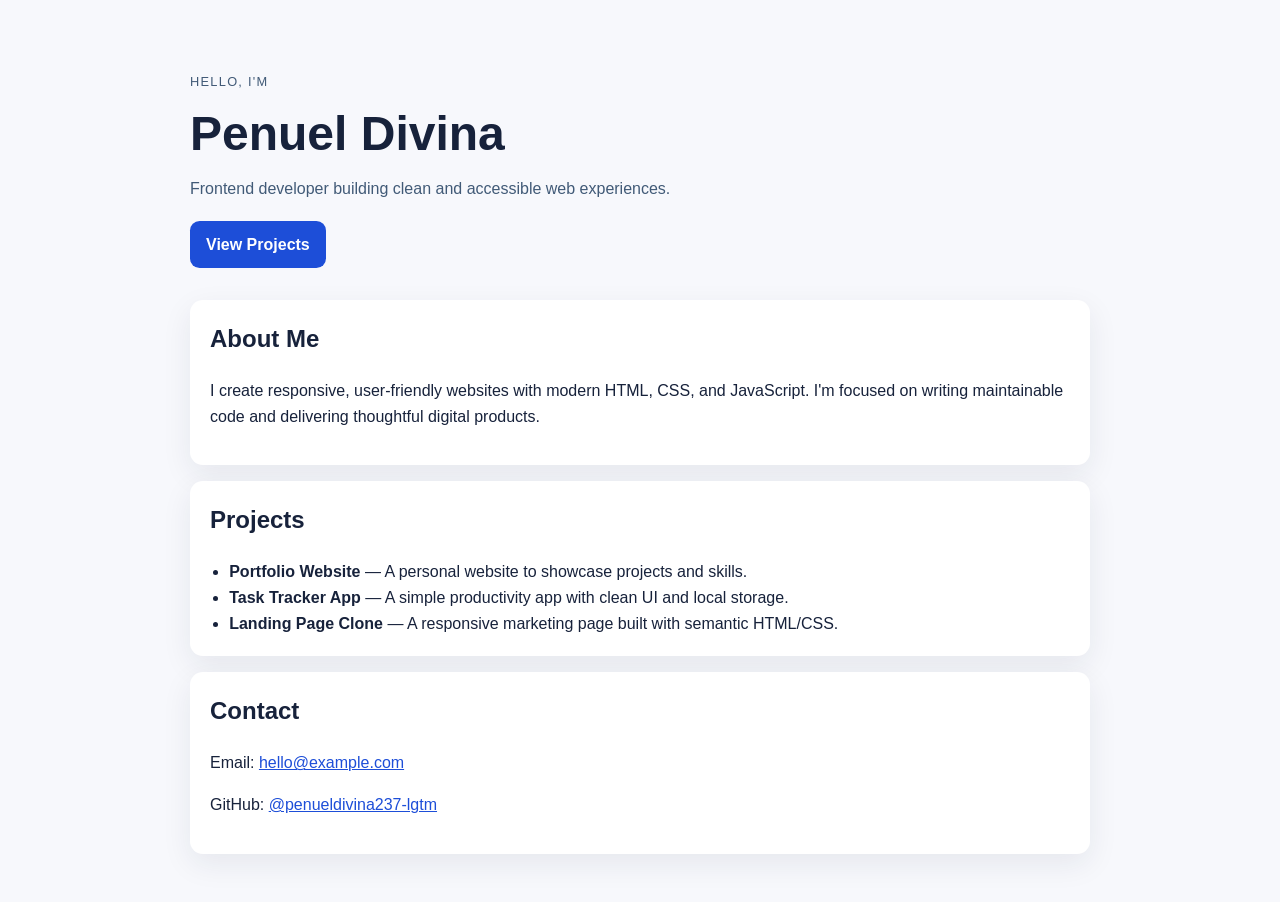
==== index.html @ 3d8c4527 "feat: add minimal personal portfolio webpage Agent-Logs-Url: https://github.com/penueldivina237-lgtm" ====
<!DOCTYPE html>
<html lang="en">
  <head>
    <meta charset="UTF-8" />
    <meta name="viewport" content="width=device-width, initial-scale=1.0" />
    <title>Personal Portfolio</title>
    <link rel="stylesheet" href="styles.css" />
  </head>
  <body>
    <header class="hero">
      <p class="eyebrow">Hello, I'm</p>
      <h1>Penuel Divina</h1>
      <p class="tagline">Frontend developer building clean and accessible web experiences.</p>
      <a class="button" href="#projects">View Projects</a>
    </header>

    <main>
      <section id="about" class="card">
        <h2>About Me</h2>
        <p>
          I create responsive, user-friendly websites with modern HTML, CSS, and JavaScript.
          I'm focused on writing maintainable code and delivering thoughtful digital products.
        </p>
      </section>

      <section id="projects" class="card">
        <h2>Projects</h2>
        <ul>
          <li><strong>Portfolio Website</strong> — A personal website to showcase projects and skills.</li>
          <li><strong>Task Tracker App</strong> — A simple productivity app with clean UI and local storage.</li>
          <li><strong>Landing Page Clone</strong> — A responsive marketing page built with semantic HTML/CSS.</li>
        </ul>
      </section>

      <section id="contact" class="card">
        <h2>Contact</h2>
        <p>Email: <a href="mailto:hello@example.com">hello@example.com</a></p>
        <p>GitHub: <a href="https://github.com/penueldivina237-lgtm">@penueldivina237-lgtm</a></p>
      </section>
    </main>
  </body>
</html>
---- styles.css ----
:root {
  color-scheme: light;
  --bg: #f7f8fc;
  --text: #17223b;
  --muted: #415a77;
  --accent: #1d4ed8;
  --card: #ffffff;
  --shadow: 0 10px 30px rgba(23, 34, 59, 0.08);
}

* {
  box-sizing: border-box;
}

body {
  margin: 0;
  font-family: "Segoe UI", Tahoma, Geneva, Verdana, sans-serif;
  background: var(--bg);
  color: var(--text);
  line-height: 1.6;
}

.hero,
main {
  width: min(900px, 92vw);
  margin-inline: auto;
}

.hero {
  padding: 4.5rem 0 2rem;
}

.eyebrow {
  margin: 0;
  text-transform: uppercase;
  letter-spacing: 0.1em;
  color: var(--muted);
  font-size: 0.8rem;
}

h1 {
  margin: 0.2rem 0;
  font-size: clamp(2rem, 6vw, 3rem);
}

.tagline {
  margin: 0 0 1.25rem;
  color: var(--muted);
  max-width: 40rem;
}

.button {
  display: inline-block;
  padding: 0.65rem 1rem;
  border-radius: 0.6rem;
  background: var(--accent);
  color: #fff;
  text-decoration: none;
  font-weight: 600;
}

main {
  display: grid;
  gap: 1rem;
  padding-bottom: 3rem;
}

.card {
  background: var(--card);
  border-radius: 0.8rem;
  padding: 1.25rem;
  box-shadow: var(--shadow);
}

h2 {
  margin-top: 0;
}

a {
  color: var(--accent);
}

ul {
  margin: 0;
  padding-left: 1.2rem;
}
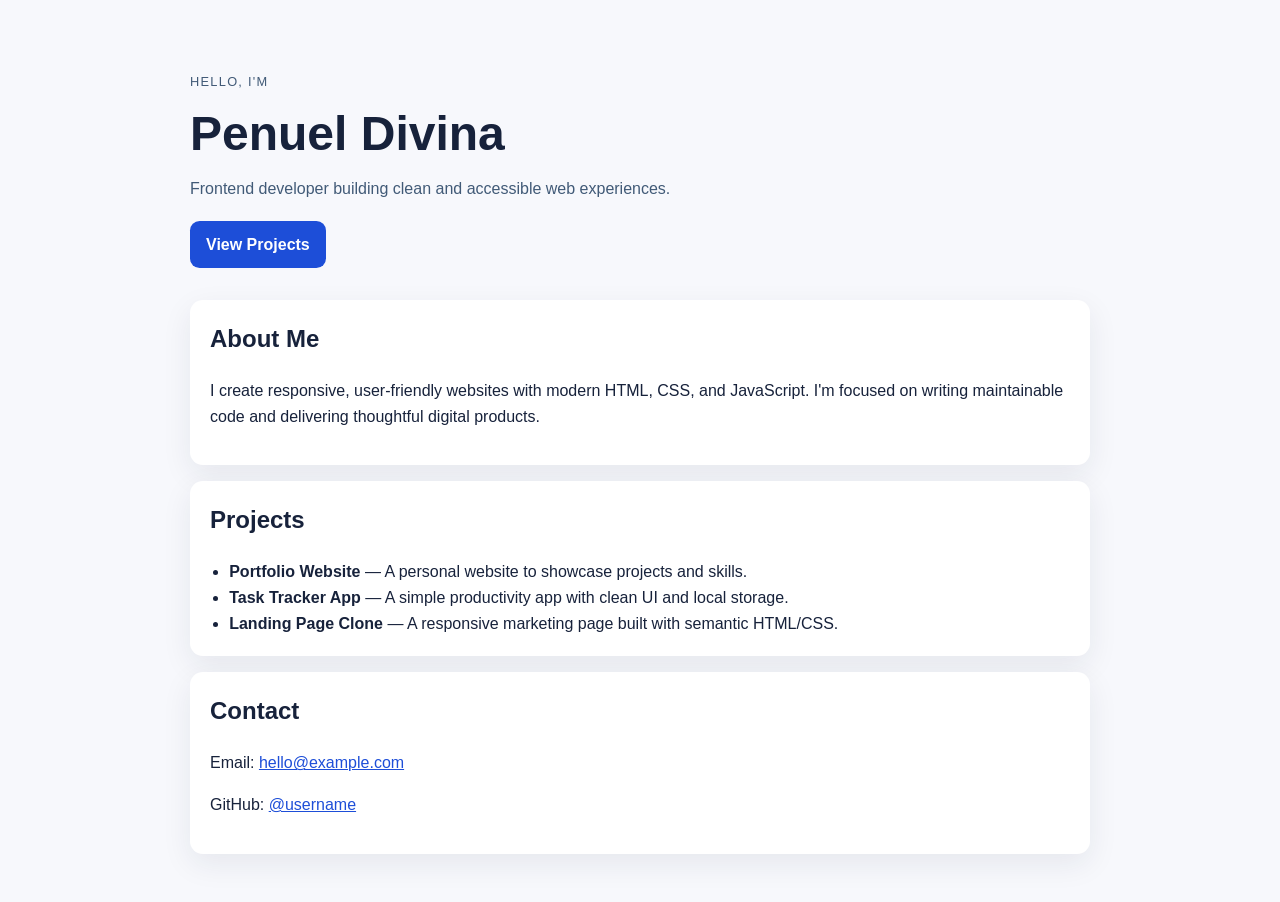
==== commit dc6cf3a5: "fix: use generic github handle and remove forced light scheme Agent-Logs-Url: https://github.com/pen" ====
--- a/index.html
+++ b/index.html
@@ -35,7 +35,7 @@
       <section id="contact" class="card">
         <h2>Contact</h2>
         <p>Email: <a href="mailto:hello@example.com">hello@example.com</a></p>
-        <p>GitHub: <a href="https://github.com/penueldivina237-lgtm">@penueldivina237-lgtm</a></p>
+        <p>GitHub: <a href="https://github.com/username">@username</a></p>
       </section>
     </main>
   </body>
--- a/styles.css
+++ b/styles.css
@@ -1,5 +1,4 @@
 :root {
-  color-scheme: light;
   --bg: #f7f8fc;
   --text: #17223b;
   --muted: #415a77;
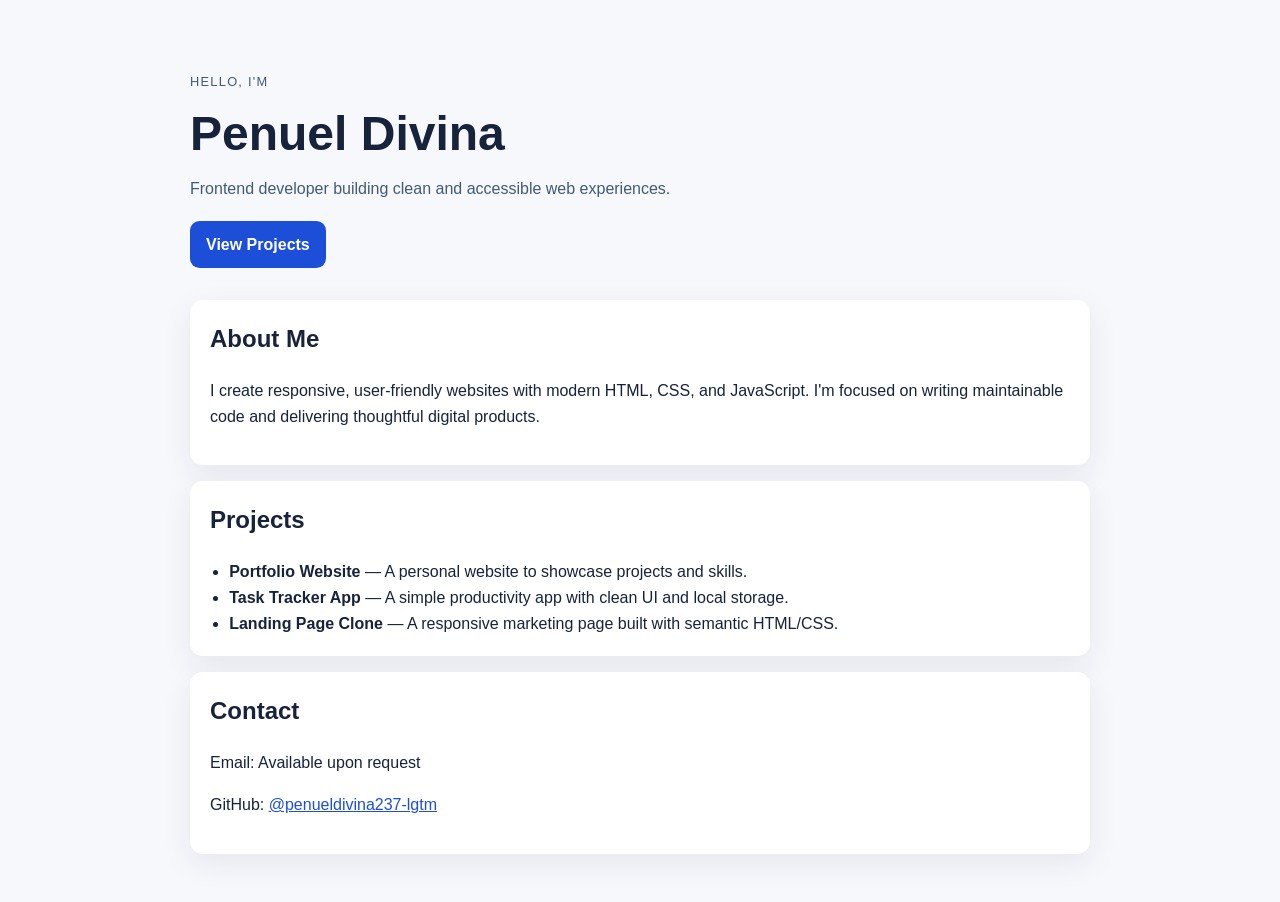
==== commit c38507e6: "chore: replace placeholder contact values Agent-Logs-Url: https://github.com/penueldivina237-lgtm/pe" ====
--- a/index.html
+++ b/index.html
@@ -34,8 +34,8 @@
 
       <section id="contact" class="card">
         <h2>Contact</h2>
-        <p>Email: <a href="mailto:hello@example.com">hello@example.com</a></p>
-        <p>GitHub: <a href="https://github.com/username">@username</a></p>
+        <p>Email: Available upon request</p>
+        <p>GitHub: <a href="https://github.com/penueldivina237-lgtm">@penueldivina237-lgtm</a></p>
       </section>
     </main>
   </body>
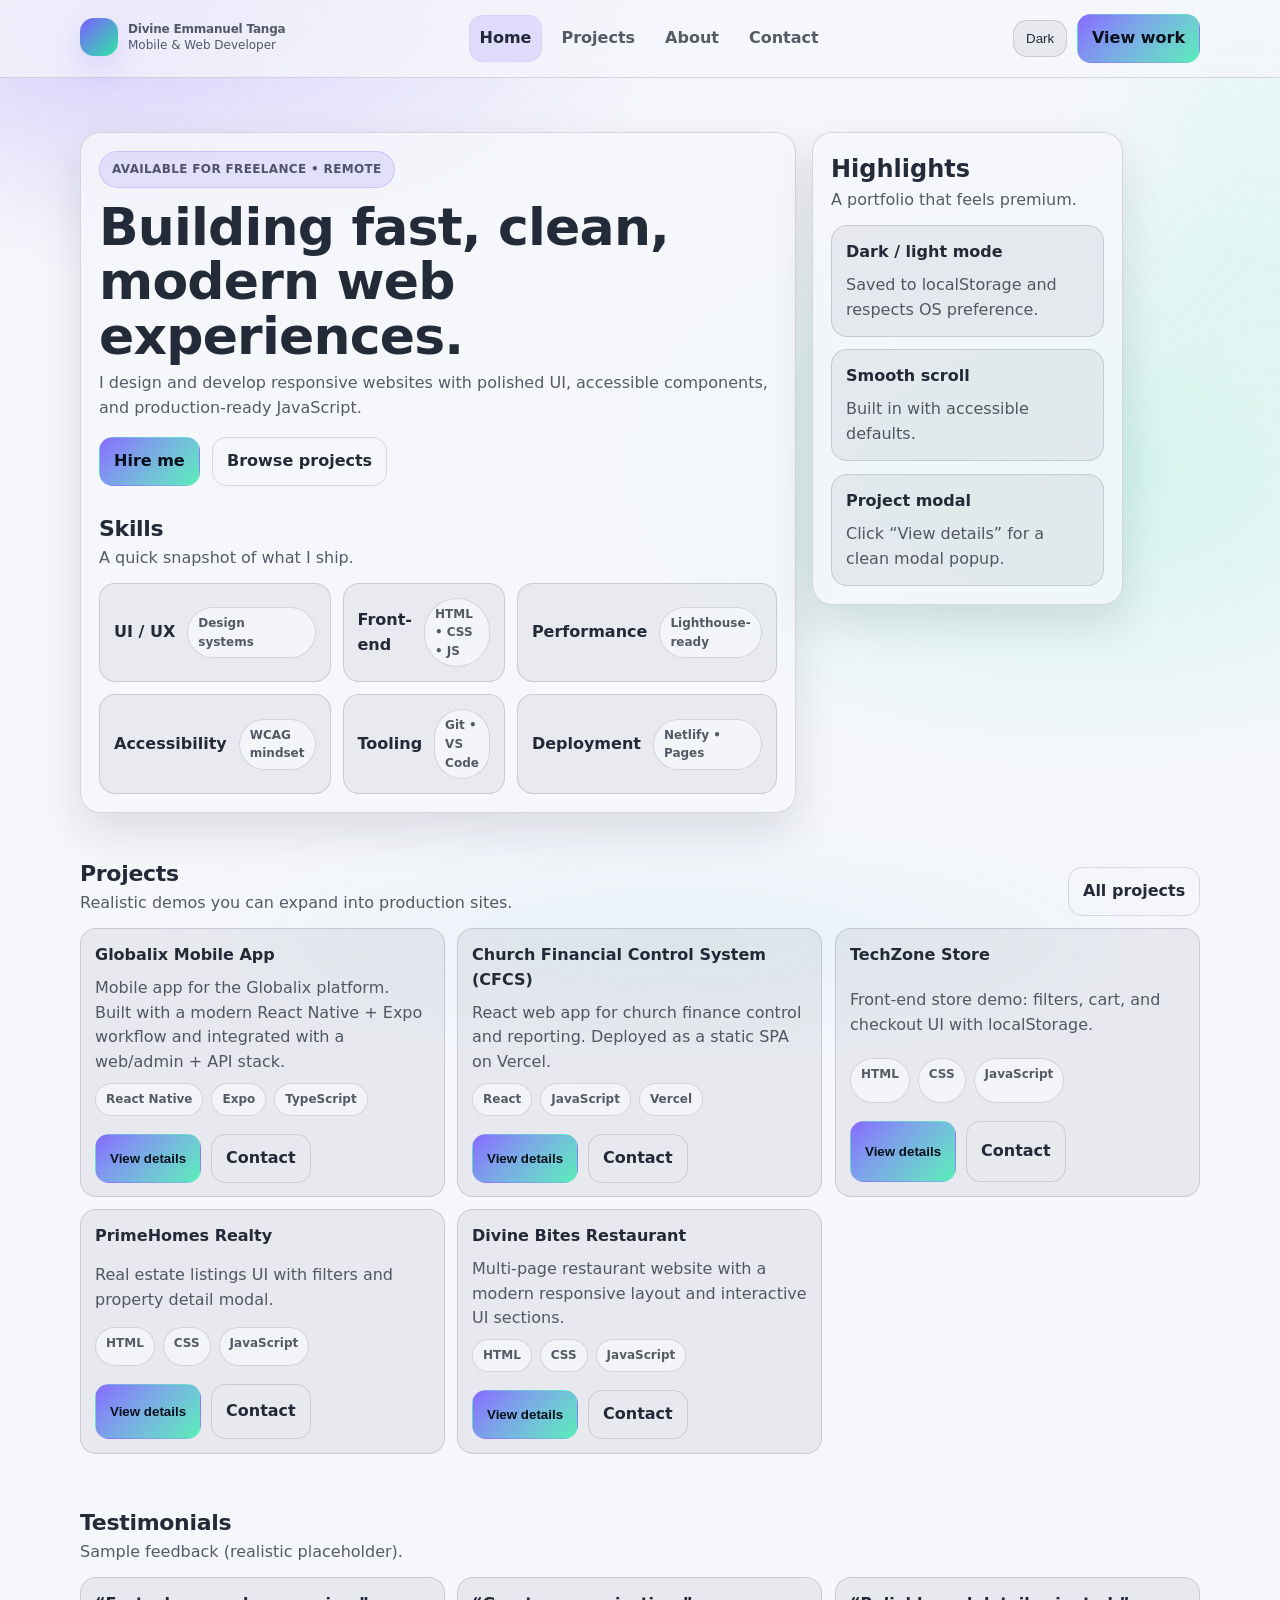
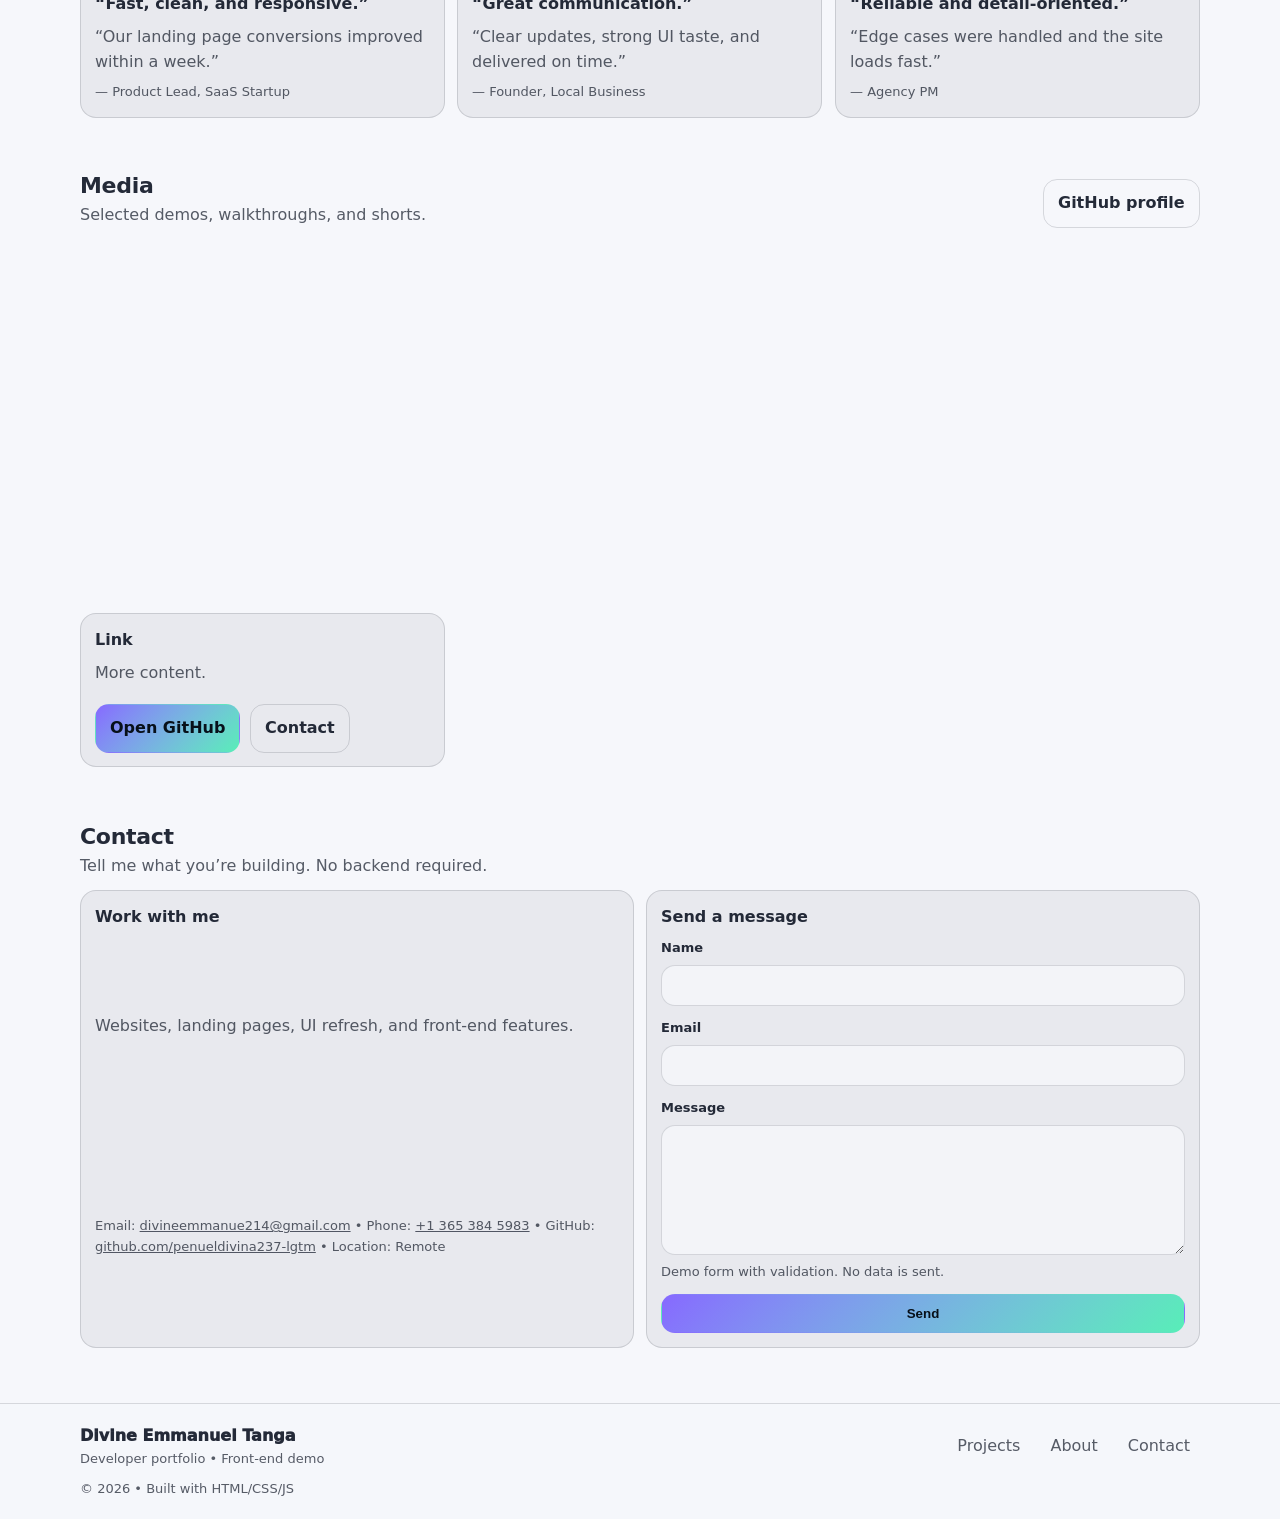
==== commit d8b5380e: "Initial commit" ====
--- a/index.html
+++ b/index.html
@@ -1,42 +1,254 @@
-<!DOCTYPE html>
-<html lang="en">
-  <head>
-    <meta charset="UTF-8" />
-    <meta name="viewport" content="width=device-width, initial-scale=1.0" />
-    <title>Personal Portfolio</title>
-    <link rel="stylesheet" href="styles.css" />
-  </head>
-  <body>
-    <header class="hero">
-      <p class="eyebrow">Hello, I'm</p>
-      <h1>Penuel Divina</h1>
-      <p class="tagline">Frontend developer building clean and accessible web experiences.</p>
-      <a class="button" href="#projects">View Projects</a>
-    </header>
-
-    <main>
-      <section id="about" class="card">
-        <h2>About Me</h2>
-        <p>
-          I create responsive, user-friendly websites with modern HTML, CSS, and JavaScript.
-          I'm focused on writing maintainable code and delivering thoughtful digital products.
-        </p>
-      </section>
-
-      <section id="projects" class="card">
-        <h2>Projects</h2>
-        <ul>
-          <li><strong>Portfolio Website</strong> — A personal website to showcase projects and skills.</li>
-          <li><strong>Task Tracker App</strong> — A simple productivity app with clean UI and local storage.</li>
-          <li><strong>Landing Page Clone</strong> — A responsive marketing page built with semantic HTML/CSS.</li>
-        </ul>
-      </section>
-
-      <section id="contact" class="card">
-        <h2>Contact</h2>
-        <p>Email: Available upon request</p>
-        <p>GitHub: <a href="https://github.com/penueldivina237-lgtm">@penueldivina237-lgtm</a></p>
-      </section>
-    </main>
-  </body>
+<!doctype html>
+<html lang="en" data-theme="dark">
+<head>
+  <meta charset="utf-8" />
+  <meta name="viewport" content="width=device-width, initial-scale=1" />
+  <title>Personal Portfolio</title>
+  <meta name="description" content="Professional developer portfolio — projects, skills, and contact." />
+  <link rel="stylesheet" href="assets/css/style.css" />
+  <script src="assets/js/script.js" defer></script>
+</head>
+<body>
+  <a class="skip-link" href="#main">Skip to content</a>
+
+  <header class="header">
+    <div class="container header-inner">
+      <a class="brand" href="./">
+        <span class="mark" aria-hidden="true"></span>
+        <span>
+          <strong>Divine Emmanuel Tanga</strong>
+          <span>Mobile &amp; Web Developer</span>
+        </span>
+      </a>
+
+      <nav class="nav" data-nav aria-label="Primary">
+        <a href="./" aria-current="page">Home</a>
+        <a href="pages/projects/">Projects</a>
+        <a href="pages/about/">About</a>
+        <a href="pages/contact/">Contact</a>
+      </nav>
+
+      <div class="actions">
+        <button class="icon-btn nav-toggle" type="button" data-nav-toggle aria-expanded="false" aria-label="Open menu">Menu</button>
+        <button class="icon-btn" type="button" data-theme-toggle aria-label="Toggle theme">Light</button>
+        <a class="btn btn-primary" href="#projects">View work</a>
+      </div>
+    </div>
+  </header>
+
+  <main id="main">
+    <section class="hero">
+      <div class="container hero-grid">
+        <div class="card">
+          <span class="kicker">Available for freelance • Remote</span>
+          <h1>Building fast, clean, modern web experiences.</h1>
+          <p class="lead">I design and develop responsive websites with polished UI, accessible components, and production-ready JavaScript.</p>
+          <div class="cta">
+            <a class="btn btn-primary" href="#contact">Hire me</a>
+            <a class="btn btn-ghost" href="pages/projects/">Browse projects</a>
+          </div>
+
+          <div class="section" style="padding-bottom:0">
+            <div class="section-head">
+              <div>
+                <h2>Skills</h2>
+                <p class="lead">A quick snapshot of what I ship.</p>
+              </div>
+            </div>
+            <div class="grid grid-3">
+              <div class="skill"><strong>UI / UX</strong><span class="pill">Design systems</span></div>
+              <div class="skill"><strong>Front-end</strong><span class="pill">HTML • CSS • JS</span></div>
+              <div class="skill"><strong>Performance</strong><span class="pill">Lighthouse-ready</span></div>
+              <div class="skill"><strong>Accessibility</strong><span class="pill">WCAG mindset</span></div>
+              <div class="skill"><strong>Tooling</strong><span class="pill">Git • VS Code</span></div>
+              <div class="skill"><strong>Deployment</strong><span class="pill">Netlify • Pages</span></div>
+            </div>
+          </div>
+        </div>
+
+        <aside class="card">
+          <h2 style="margin:0">Highlights</h2>
+          <p class="lead">A portfolio that feels premium.</p>
+          <div class="grid" style="margin-top:12px">
+            <div class="project">
+              <h3>Dark / light mode</h3>
+              <p>Saved to localStorage and respects OS preference.</p>
+            </div>
+            <div class="project">
+              <h3>Smooth scroll</h3>
+              <p>Built in with accessible defaults.</p>
+            </div>
+            <div class="project">
+              <h3>Project modal</h3>
+              <p>Click “View details” for a clean modal popup.</p>
+            </div>
+          </div>
+        </aside>
+      </div>
+    </section>
+
+    <section class="section" id="projects">
+      <div class="container">
+        <div class="section-head">
+          <div>
+            <h2>Projects</h2>
+            <p class="lead">Realistic demos you can expand into production sites.</p>
+          </div>
+          <a class="btn btn-ghost" href="pages/projects/">All projects</a>
+        </div>
+        <div class="grid grid-3" data-projects></div>
+      </div>
+    </section>
+
+    <section class="section" id="testimonials">
+      <div class="container">
+        <div class="section-head">
+          <div>
+            <h2>Testimonials</h2>
+            <p class="lead">Sample feedback (realistic placeholder).</p>
+          </div>
+        </div>
+        <div class="grid grid-3">
+          <div class="project">
+            <h3>“Fast, clean, and responsive.”</h3>
+            <p>“Our landing page conversions improved within a week.”</p>
+            <p class="small">— Product Lead, SaaS Startup</p>
+          </div>
+          <div class="project">
+            <h3>“Great communication.”</h3>
+            <p>“Clear updates, strong UI taste, and delivered on time.”</p>
+            <p class="small">— Founder, Local Business</p>
+          </div>
+          <div class="project">
+            <h3>“Reliable and detail-oriented.”</h3>
+            <p>“Edge cases were handled and the site loads fast.”</p>
+            <p class="small">— Agency PM</p>
+          </div>
+        </div>
+      </div>
+    </section>
+
+    <section class="section" id="media">
+      <div class="container">
+        <div class="section-head">
+          <div>
+            <h2>Media</h2>
+            <p class="lead">Selected demos, walkthroughs, and shorts.</p>
+          </div>
+          <a class="btn btn-ghost" href="https://github.com/penueldivina237-lgtm" target="_blank" rel="noreferrer">GitHub profile</a>
+        </div>
+
+        <div class="grid grid-3">
+          <article class="project">
+            <h3>Video</h3>
+            <p>Walkthrough / demo.</p>
+            <div class="media" style="margin-top:10px">
+              <iframe title="YouTube video" src="https://www.youtube-nocookie.com/embed/AgEG9IT_TPw" loading="lazy" referrerpolicy="strict-origin-when-cross-origin" allow="accelerometer; autoplay; clipboard-write; encrypted-media; gyroscope; picture-in-picture; web-share" allowfullscreen></iframe>
+            </div>
+            <div style="margin-top:10px;display:flex;gap:10px;flex-wrap:wrap">
+              <a class="btn btn-primary" href="https://youtu.be/AgEG9IT_TPw" target="_blank" rel="noreferrer">Watch on YouTube</a>
+            </div>
+          </article>
+
+          <article class="project">
+            <h3>Video</h3>
+            <p>Walkthrough / demo.</p>
+            <div class="media" style="margin-top:10px">
+              <iframe title="YouTube video" src="https://www.youtube-nocookie.com/embed/1ImkVgovg9M" loading="lazy" referrerpolicy="strict-origin-when-cross-origin" allow="accelerometer; autoplay; clipboard-write; encrypted-media; gyroscope; picture-in-picture; web-share" allowfullscreen></iframe>
+            </div>
+            <div style="margin-top:10px;display:flex;gap:10px;flex-wrap:wrap">
+              <a class="btn btn-primary" href="https://youtu.be/1ImkVgovg9M" target="_blank" rel="noreferrer">Watch on YouTube</a>
+            </div>
+          </article>
+
+          <article class="project">
+            <h3>Short</h3>
+            <p>Quick UI / feature clip.</p>
+            <div class="media" style="margin-top:10px">
+              <iframe title="YouTube short" src="https://www.youtube-nocookie.com/embed/6hMq_6Sjiu0" loading="lazy" referrerpolicy="strict-origin-when-cross-origin" allow="accelerometer; autoplay; clipboard-write; encrypted-media; gyroscope; picture-in-picture; web-share" allowfullscreen></iframe>
+            </div>
+            <div style="margin-top:10px;display:flex;gap:10px;flex-wrap:wrap">
+              <a class="btn btn-primary" href="https://youtube.com/shorts/6hMq_6Sjiu0" target="_blank" rel="noreferrer">Watch on YouTube</a>
+            </div>
+          </article>
+
+          <article class="project">
+            <h3>Link</h3>
+            <p>More content.</p>
+            <div style="margin-top:10px;display:flex;gap:10px;flex-wrap:wrap">
+              <a class="btn btn-primary" href="https://github.com/penueldivina237-lgtm" target="_blank" rel="noreferrer">Open GitHub</a>
+              <a class="btn btn-ghost" href="pages/contact/">Contact</a>
+            </div>
+          </article>
+        </div>
+      </div>
+    </section>
+
+    <section class="section" id="contact">
+      <div class="container">
+        <div class="section-head">
+          <div>
+            <h2>Contact</h2>
+            <p class="lead">Tell me what you’re building. No backend required.</p>
+          </div>
+        </div>
+        <div class="grid grid-2">
+          <div class="project">
+            <h3>Work with me</h3>
+            <p>Websites, landing pages, UI refresh, and front-end features.</p>
+            <div style="height:8px"></div>
+            <p class="small">Email: <a href="mailto:divineemmanue214@gmail.com">divineemmanue214@gmail.com</a> • Phone: <a href="tel:+13653845983">+1 365 384 5983</a> • GitHub: <a href="https://github.com/penueldivina237-lgtm" target="_blank" rel="noreferrer">github.com/penueldivina237-lgtm</a> • Location: Remote</p>
+          </div>
+          <div class="project">
+            <h3>Send a message</h3>
+            <div class="notice" data-form-notice aria-hidden="true" role="status"></div>
+            <form class="form" data-contact-form>
+              <div class="field">
+                <label class="label" for="name">Name</label>
+                <input class="input" id="name" name="name" autocomplete="name" required />
+              </div>
+              <div class="field">
+                <label class="label" for="email">Email</label>
+                <input class="input" id="email" name="email" type="email" autocomplete="email" required />
+              </div>
+              <div class="field">
+                <label class="label" for="message">Message</label>
+                <textarea class="textarea" id="message" name="message" required></textarea>
+                <div class="small">Demo form with validation. No data is sent.</div>
+              </div>
+              <button class="btn btn-primary" type="submit">Send</button>
+            </form>
+          </div>
+        </div>
+      </div>
+    </section>
+
+    <div class="modal-backdrop" data-modal-backdrop aria-hidden="true" role="dialog" aria-label="Project details">
+      <div class="modal">
+        <div class="modal-header">
+          <div class="modal-title" data-modal-title>Project</div>
+          <button class="icon-btn" type="button" data-close-modal aria-label="Close">Close</button>
+        </div>
+        <div data-modal-body></div>
+      </div>
+    </div>
+  </main>
+
+  <footer class="footer">
+    <div class="container footer-inner">
+      <div class="footer-top">
+        <div>
+          <div style="font-weight:950">Divine Emmanuel Tanga</div>
+          <div class="small">Developer portfolio • Front-end demo</div>
+        </div>
+        <div class="footer-links" aria-label="Footer">
+          <a href="pages/projects/">Projects</a>
+          <a href="pages/about/">About</a>
+          <a href="pages/contact/">Contact</a>
+        </div>
+      </div>
+      <div class="small">© <span data-year></span> • Built with HTML/CSS/JS</div>
+    </div>
+  </footer>
+</body>
 </html>
--- a/assets/css/style.css
+++ b/assets/css/style.css
@@ -0,0 +1,331 @@
+/* Personal Portfolio — upgraded (pure CSS)
+   Features: dark/light mode, project modal-ready.
+*/
+
+:root{
+  --bg: #0b1020;
+  --surface: rgba(255,255,255,.06);
+  --surface-2: rgba(255,255,255,.10);
+  --text: rgba(255,255,255,.92);
+  --muted: rgba(255,255,255,.70);
+  --border: rgba(255,255,255,.14);
+  --brand: #7c5cff;
+  --brand-2: #2ee9a6;
+  --shadow: 0 18px 46px rgba(0,0,0,.38);
+  --radius-lg: 20px;
+  --radius-md: 14px;
+  --container: 1120px;
+}
+
+/* Light theme overrides */
+:root[data-theme="light"]{
+  --bg: #f6f7fb;
+  --surface: rgba(17,24,39,.06);
+  --surface-2: rgba(17,24,39,.10);
+  --text: rgba(17,24,39,.92);
+  --muted: rgba(17,24,39,.70);
+  --border: rgba(17,24,39,.14);
+  --shadow: 0 18px 46px rgba(17,24,39,.12);
+}
+
+*{ box-sizing: border-box; }
+html{ scroll-behavior: smooth; }
+body{
+  margin: 0;
+  font-family: ui-sans-serif, system-ui, -apple-system, Segoe UI, Roboto, Helvetica, Arial;
+  line-height: 1.55;
+  color: var(--text);
+  background:
+    radial-gradient(900px 520px at 15% 0%, color-mix(in srgb, var(--brand) 22%, transparent), transparent 55%),
+    radial-gradient(900px 520px at 85% 15%, color-mix(in srgb, var(--brand-2) 18%, transparent), transparent 60%),
+    var(--bg);
+}
+
+a{ color: inherit; }
+.container{ width: min(100% - 32px, var(--container)); margin-inline: auto; }
+
+.skip-link{
+  position: absolute;
+  left: 12px;
+  top: 12px;
+  padding: 10px 12px;
+  border-radius: 10px;
+  background: rgba(0,0,0,.75);
+  color: #fff;
+  transform: translateY(-200%);
+  transition: transform .2s ease;
+  z-index: 9999;
+}
+.skip-link:focus{ transform: translateY(0); outline: 2px solid var(--brand); }
+
+.header{
+  position: sticky;
+  top: 0;
+  z-index: 60;
+  backdrop-filter: blur(10px);
+  background: color-mix(in srgb, var(--bg) 70%, transparent);
+  border-bottom: 1px solid var(--border);
+}
+.header-inner{ display:flex; align-items:center; justify-content:space-between; gap: 14px; padding: 14px 0; }
+
+.brand{ display:inline-flex; align-items:center; gap: 10px; text-decoration:none; }
+.mark{
+  width: 38px; height: 38px; border-radius: 14px;
+  background: linear-gradient(135deg, var(--brand), var(--brand-2));
+  box-shadow: 0 12px 30px color-mix(in srgb, var(--brand) 20%, transparent);
+}
+.brand strong{ letter-spacing: -.2px; }
+.brand span{ display:block; font-size: 12px; color: var(--muted); margin-top: -2px; }
+
+.nav{ display:flex; align-items:center; gap: 10px; }
+.nav a{
+  text-decoration:none;
+  color: var(--muted);
+  font-weight: 700;
+  padding: 10px 10px;
+  border-radius: 12px;
+}
+.nav a:hover{ background: var(--surface); color: var(--text); }
+.nav a[aria-current="page"]{ background: color-mix(in srgb, var(--brand) 16%, transparent); color: var(--text); outline: 1px solid color-mix(in srgb, var(--brand) 22%, transparent); }
+
+.actions{ display:flex; align-items:center; gap: 10px; }
+
+.btn{
+  display:inline-flex;
+  align-items:center;
+  justify-content:center;
+  gap: 10px;
+  padding: 11px 14px;
+  border-radius: 14px;
+  border: 1px solid var(--border);
+  background: var(--surface);
+  color: var(--text);
+  text-decoration:none;
+  font-weight: 900;
+  cursor:pointer;
+}
+.btn:hover{ background: var(--surface-2); }
+.btn-primary{
+  background: linear-gradient(135deg, color-mix(in srgb, var(--brand) 92%, #fff), color-mix(in srgb, var(--brand-2) 80%, #fff));
+  border-color: transparent;
+  color: #07101a;
+}
+.btn-primary:hover{ filter: brightness(1.02); }
+.btn-ghost{ background: transparent; }
+
+.icon-btn{
+  appearance:none;
+  border: 1px solid var(--border);
+  background: var(--surface);
+  color: var(--text);
+  padding: 10px 12px;
+  border-radius: 14px;
+  cursor:pointer;
+}
+.icon-btn:hover{ background: var(--surface-2); }
+
+.nav-toggle{ display:none; }
+
+.hero{ padding: 54px 0 18px; }
+.hero-grid{ display:grid; gap: 16px; }
+
+.card{
+  border: 1px solid var(--border);
+  background: color-mix(in srgb, var(--bg) 72%, #ffffff12);
+  border-radius: var(--radius-lg);
+  box-shadow: var(--shadow);
+  padding: 18px;
+}
+
+.kicker{
+  display:inline-flex;
+  gap: 8px;
+  align-items:center;
+  padding: 8px 12px;
+  border-radius: 999px;
+  background: color-mix(in srgb, var(--brand) 14%, transparent);
+  border: 1px solid color-mix(in srgb, var(--brand) 22%, transparent);
+  color: var(--muted);
+  font-weight: 900;
+  font-size: 12px;
+  letter-spacing: .35px;
+  text-transform: uppercase;
+}
+
+h1{ margin: 12px 0 8px; font-size: clamp(30px, 4.6vw, 52px); line-height: 1.05; letter-spacing: -0.8px; }
+.lead{ margin: 0; color: var(--muted); font-size: 16px; }
+
+.cta{ display:flex; flex-wrap:wrap; gap: 12px; margin-top: 16px; }
+
+.grid{ display:grid; gap: 12px; }
+.grid-2{ grid-template-columns: 1fr; }
+.grid-3{ grid-template-columns: 1fr; }
+
+.section{ padding: 26px 0; }
+.section-head{ display:flex; align-items:end; justify-content:space-between; gap: 14px; margin-bottom: 12px; }
+.section h2{ margin: 0; font-size: 22px; letter-spacing: -.3px; }
+.small{ font-size: 13px; color: var(--muted); }
+
+.skill{ display:flex; align-items:center; justify-content:space-between; gap: 12px; padding: 14px; border-radius: 16px; border: 1px solid var(--border); background: var(--surface); }
+.pill{ font-size: 12px; font-weight: 900; padding: 6px 10px; border-radius: 999px; border: 1px solid var(--border); background: color-mix(in srgb, var(--bg) 75%, #ffffff10); color: var(--muted); }
+
+.project{
+  padding: 14px;
+  border-radius: 16px;
+  border: 1px solid var(--border);
+  background: var(--surface);
+  display:grid;
+  gap: 8px;
+}
+.project h3{ margin: 0; font-size: 16px; }
+.project p{ margin: 0; color: var(--muted); }
+.project .tags{ display:flex; flex-wrap:wrap; gap: 8px; }
+
+.form{ display:grid; gap: 12px; }
+.field{ display:grid; gap: 7px; }
+.label{ font-weight: 900; font-size: 13px; }
+.input, .textarea{
+  width: 100%;
+  padding: 12px 12px;
+  border-radius: 14px;
+  border: 1px solid var(--border);
+  background: color-mix(in srgb, var(--bg) 75%, #ffffff10);
+  color: var(--text);
+  outline: none;
+}
+.textarea{ min-height: 130px; resize: vertical; }
+
+.notice{
+  padding: 12px;
+  border-radius: 14px;
+  border: 1px solid color-mix(in srgb, var(--brand-2) 30%, transparent);
+  background: color-mix(in srgb, var(--brand-2) 10%, transparent);
+  display:none;
+}
+.notice[aria-hidden="false"]{ display:block; }
+
+.footer{ margin-top: 28px; border-top: 1px solid var(--border); background: color-mix(in srgb, var(--bg) 70%, transparent); }
+.footer-inner{ padding: 20px 0; display:grid; gap: 10px; }
+.footer-top{ display:flex; flex-wrap:wrap; align-items:center; justify-content:space-between; gap: 12px; }
+.footer-links{ display:flex; flex-wrap:wrap; gap: 10px; }
+.footer-links a{ color: var(--muted); text-decoration:none; padding: 8px 10px; border-radius: 10px; }
+.footer-links a:hover{ background: var(--surface); color: var(--text); }
+
+/* Media embeds */
+.media{
+  aspect-ratio: 16/9;
+  border-radius: 18px;
+  border: 1px solid var(--border);
+  background: color-mix(in srgb, var(--bg) 72%, #ffffff10);
+  overflow: hidden;
+}
+.media iframe{ width: 100%; height: 100%; border: 0; display:block; }
+
+/* Modal */
+.modal-backdrop{
+  position: fixed;
+  inset: 0;
+  background: rgba(0,0,0,.56);
+  display:none;
+  align-items:center;
+  justify-content:center;
+  padding: 18px;
+  z-index: 90;
+}
+.modal-backdrop[aria-hidden="false"]{ display:flex; }
+.modal{
+  width: min(760px, 100%);
+  border-radius: 20px;
+  border: 1px solid var(--border);
+  background: color-mix(in srgb, var(--bg) 86%, #ffffff12);
+  backdrop-filter: blur(10px);
+  box-shadow: var(--shadow);
+  padding: 16px;
+}
+.modal-header{ display:flex; align-items:center; justify-content:space-between; gap: 12px; margin-bottom: 8px; }
+.modal-title{ font-weight: 950; }
+
+@media (min-width: 820px){
+  .hero-grid{ grid-template-columns: 1.2fr .8fr; align-items:start; }
+  .grid-2{ grid-template-columns: repeat(2, 1fr); }
+  .grid-3{ grid-template-columns: repeat(3, 1fr); }
+}
+
+@media (max-width: 860px){
+  .nav{ display:none; }
+  .nav-toggle{ display:inline-flex; }
+  .nav.is-open{
+    display:grid;
+    position:absolute;
+    left: 16px;
+    right: 16px;
+    top: 64px;
+    padding: 12px;
+    border-radius: 18px;
+    border: 1px solid var(--border);
+    background: color-mix(in srgb, var(--bg) 90%, #ffffff12);
+    box-shadow: var(--shadow);
+  }
+}
+
+/* Theme motion + animations */
+body{ position: relative; isolation: isolate; overflow-x: hidden; }
+body::before{
+  content:"";
+  position: fixed;
+  inset: -22%;
+  background:
+    radial-gradient(closest-side at 18% 18%, var(--brand) 0%, transparent 62%),
+    radial-gradient(closest-side at 84% 28%, var(--brand-2) 0%, transparent 64%),
+    radial-gradient(closest-side at 52% 88%, color-mix(in srgb, var(--brand) 35%, var(--brand-2)) 0%, transparent 62%);
+  opacity: .10;
+  filter: blur(48px) saturate(1.2);
+  transform: translateZ(0);
+  animation: auroraShift 17s ease-in-out infinite alternate;
+  z-index: -1;
+  pointer-events: none;
+}
+
+@keyframes auroraShift{
+  0%{ transform: translate3d(-1.4%, -1.1%, 0) scale(1); }
+  100%{ transform: translate3d(1.3%, 1.1%, 0) scale(1.06); }
+}
+
+@keyframes floaty{
+  0%,100%{ transform: translateY(0); }
+  50%{ transform: translateY(-3px); }
+}
+
+.mark{ animation: floaty 6.5s ease-in-out infinite; }
+
+@media (hover:hover){
+  .btn, .icon-btn{
+    transition: transform .18s ease, filter .18s ease, background .18s ease, box-shadow .18s ease, border-color .18s ease;
+    will-change: transform;
+  }
+  .btn:hover, .icon-btn:hover{ transform: translateY(-1px); }
+  .btn:active, .icon-btn:active{ transform: translateY(0); }
+
+  .card, .project{
+    transition: transform .22s ease, background .22s ease, box-shadow .22s ease, border-color .22s ease;
+    will-change: transform;
+  }
+  .card:hover, .project:hover{
+    transform: translateY(-2px);
+    box-shadow: 0 22px 60px color-mix(in srgb, #000 42%, transparent);
+  }
+}
+
+.reveal{
+  opacity: 0;
+  transform: translateY(14px);
+  transition: opacity .55s ease, transform .55s cubic-bezier(.2,.8,.2,1);
+}
+.reveal.is-in{ opacity: 1; transform: none; }
+
+@media (prefers-reduced-motion: reduce){
+  html{ scroll-behavior: auto; }
+  *{ transition:none !important; animation:none !important; }
+  body::before{ display:none; }
+  .reveal{ opacity: 1 !important; transform: none !important; }
+}
